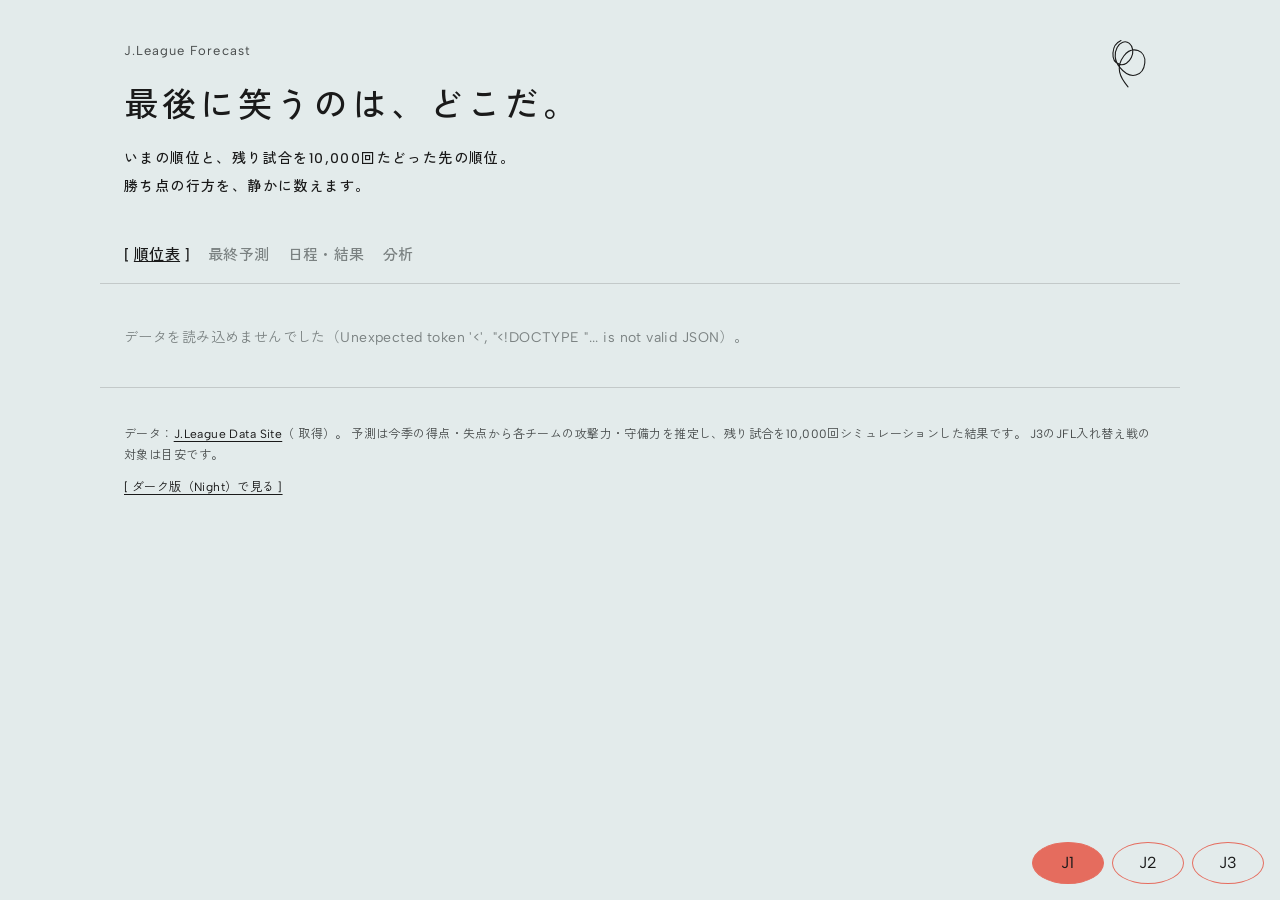
==== index.html @ ac7140af "Jリーグ順位予測アプリを追加（ライト版とダーク版 night/） Co-Authored-By: Claude Opus 5.5 <noreply@anthropic.com>" ====
<!doctype html>
<html lang="ja">
<head>
<meta charset="utf-8">
<meta name="viewport" content="width=device-width, initial-scale=1, viewport-fit=cover">
<title>Jリーグ順位予測</title>
<meta name="description" content="J1・J2・J3 の順位表と、残り試合のシミュレーションによる最終順位・勝ち点予測">
<meta name="theme-color" content="#dde7e8">
<link rel="icon" href="data:image/svg+xml,%3Csvg xmlns='http://www.w3.org/2000/svg' viewBox='0 0 32 32'%3E%3Crect width='32' height='32' rx='16' fill='%23dde7e8'/%3E%3Cpath d='M9 21c3-9 9-12 12-9s-2 10-7 9-4-8 2-11 9 0 8 4' stroke='%231a1a1a' stroke-width='1.6' fill='none' stroke-linecap='round'/%3E%3C/svg%3E">
<link rel="preconnect" href="https://fonts.googleapis.com">
<link rel="preconnect" href="https://fonts.gstatic.com" crossorigin>
<link rel="stylesheet" href="https://fonts.googleapis.com/css2?family=Albert+Sans:wght@400;500&family=Zen+Kaku+Gothic+New:wght@400;500&display=swap">
<link rel="stylesheet" href="style.css?v=__V__">
</head>
<body>
<header class="hero">
  <div class="hero-text">
    <p class="eyebrow">J.League Forecast <span id="season"></span></p>
    <h1><span class="ib">最後に笑うのは、</span><span class="ib">どこだ。</span></h1>
    <p class="hero-lead"><span class="ib">いまの順位と、</span><span class="ib">残り試合を<span id="runsHero">10,000</span>回たどった先の順位。</span><br>勝ち点の行方を、静かに数えます。</p>
  </div>
  <svg class="mark" viewBox="0 0 80 100" aria-hidden="true"><path d="M30 18c-14 6-16 30-2 34s26-20 14-30-30 14-14 34 34 12 36-6-18-26-30-10-6 30 6 44"/></svg>
</header>

<nav class="tabs" id="tabs" role="tablist">
  <button data-tab="table">順位表</button>
  <button data-tab="predict">最終予測</button>
  <button data-tab="fixtures">日程・結果</button>
  <button data-tab="insight">分析</button>
</nav>

<div class="pills" id="leagueSeg" role="tablist" aria-label="リーグ">
  <button data-league="j1">J1</button><button data-league="j2">J2</button><button data-league="j3">J3</button>
</div>

<main id="main">
  <p class="loading">読み込み中…</p>
</main>

<footer class="foot">
  <p>データ：<a href="https://data.j-league.or.jp/" target="_blank" rel="noopener">J.League Data Site</a>（<span id="updated"></span> 取得）。
  予測は今季の得点・失点から各チームの攻撃力・守備力を推定し、残り試合を<span id="runs"></span>回シミュレーションした結果です。
  J3のJFL入れ替え戦の対象は目安です。</p>
  <p><a href="night/">[ ダーク版（Night）で見る ]</a></p>
</footer>

<dialog id="teamDlg" class="sheet">
  <div class="sheet-head">
    <h2 id="dlgTitle"></h2>
    <button class="close" id="dlgClose" aria-label="閉じる">Close</button>
  </div>
  <div id="dlgBody"></div>
</dialog>

<div id="tip" class="tip" role="tooltip" hidden></div>

<script src="config.js?v=__V__"></script>
<script src="sim.js?v=__V__"></script>
<script src="app.js?v=__V__"></script>
</body>
</html>
---- style.css ----
/* デザインの参考：isnome.com（淡い青灰の地、墨色の文字、角かっこのテキストリンク、珊瑚色の楕円ボタン） */
:root {
  color-scheme: light;
  --bg: #e3ebeb;
  --bg-2: #d5e0e1;      /* ヒートマップの地・薄い面 */
  --paper: #eef3f3;     /* シート */
  --line: rgba(26, 26, 26, .16);
  --grid: rgba(26, 26, 26, .08);
  --ink: #1a1a1a;
  --ink-2: #474b4b;
  --ink-3: #7b8282;
  --coral: #e56c5e;
  --coral-soft: #f1b3aa;
  --mark: #2f5359;      /* グラフの主色（深い青緑） */
  --range: #9dbcc0;
  --heat-hi: #1f3e43;
  --z-top: #1a1a1a;     /* 優勝 */
  --z-top2: #3f6f76;    /* 昇格 */
  --z-po: #93b5b9;      /* プレーオフ */
  --z-down: #e56c5e;    /* 降格・入替 */
  --good: #2f6b4f;
  --bad: #c4493c;
  --up: #2f6b4f;
  --down: #c4493c;
  --sans: "Albert Sans", "Zen Kaku Gothic New", system-ui, sans-serif;
}

* { box-sizing: border-box; }
html { -webkit-text-size-adjust: 100%; }
body {
  margin: 0; background: var(--bg); color: var(--ink);
  font: 400 14px/1.7 var(--sans); letter-spacing: .03em;
  font-feature-settings: "tnum"; font-variant-numeric: tabular-nums;
  padding-bottom: 88px; /* 右下のリーグ切替ボタンと重ならないように */
}
a { color: var(--ink); text-underline-offset: 3px; }
button { font: inherit; color: inherit; cursor: pointer; letter-spacing: inherit; }
.muted { color: var(--ink-3); }
.num { text-align: right; }

/* ---------- ヒーロー ---------- */
.hero { position: relative; max-width: 1080px; margin: 0 auto; padding: 40px 24px 28px; }
.eyebrow { margin: 0 0 18px; font-size: 13px; letter-spacing: .08em; color: var(--ink-2); }
.hero h1 { margin: 0 0 14px; font-size: clamp(22px, 4.2vw, 34px); font-weight: 500; letter-spacing: .12em; line-height: 1.5; }
.hero-lead { margin: 0; font-size: 14px; font-weight: 500; letter-spacing: .1em; line-height: 2; color: var(--ink); }
.ib { display: inline-block; }
.mark { position: absolute; right: 24px; top: 28px; width: 56px; height: 70px; }
.mark path { fill: none; stroke: var(--ink); stroke-width: 1.6; stroke-linecap: round; }

/* ---------- タブ（角かっこのテキストリンク） ---------- */
.tabs { position: sticky; top: 0; z-index: 10; display: flex; gap: 4px 18px; max-width: 1080px; margin: 0 auto; padding: 10px 24px;
  background: color-mix(in srgb, var(--bg) 92%, transparent); backdrop-filter: blur(8px); overflow-x: auto; scrollbar-width: none;
  border-bottom: 1px solid var(--line); }
.tabs button { border: 0; background: none; padding: 4px 0; font-size: 15px; font-weight: 500; color: var(--ink-3); white-space: nowrap; }
.tabs button[aria-selected="true"] { color: var(--ink); text-decoration: underline; text-decoration-thickness: 1px; }
.tabs button[aria-selected="true"]::before { content: "[ "; text-decoration: none; display: inline-block; white-space: pre; }
.tabs button[aria-selected="true"]::after { content: " ]"; text-decoration: none; display: inline-block; white-space: pre; }

/* ---------- 右下の楕円ボタン（リーグ切替） ---------- */
.pills { position: fixed; right: 16px; bottom: calc(16px + env(safe-area-inset-bottom)); z-index: 20; display: flex; gap: 8px; }
.pills button { width: 72px; height: 42px; border-radius: 50%; border: 1px solid var(--coral); background: color-mix(in srgb, var(--bg) 85%, transparent);
  font-family: "Albert Sans", sans-serif; font-size: 16px; backdrop-filter: blur(6px); transition: background .2s; }
.pills button[aria-selected="true"] { background: var(--coral); }

main { max-width: 1080px; margin: 0 auto; padding: 28px 24px 24px; }
.loading { color: var(--ink-3); }
section.card { margin: 0 0 56px; }
h2 { font-size: 20px; font-weight: 500; letter-spacing: .1em; margin: 0 0 6px; }
h3 { font-size: 14px; font-weight: 500; letter-spacing: .08em; margin: 28px 0 8px; }
.lead { color: var(--ink-2); font-size: 12.5px; margin: 0 0 16px; }
.foot { max-width: 1080px; margin: 0 auto; padding: 24px 24px 32px; color: var(--ink-2); font-size: 12px; border-top: 1px solid var(--line); }

/* ---------- 表 ---------- */
.tbl-wrap { overflow-x: auto; margin: 0 -24px; padding: 0 24px; }
table { border-collapse: collapse; width: 100%; }
th, td { padding: 9px 5px; border-bottom: 1px solid var(--grid); white-space: nowrap; }
thead th { border-bottom: 1px solid var(--ink); }
th { font-size: 11px; color: var(--ink-2); font-weight: 500; text-align: right; letter-spacing: .06em; line-height: 1.35; }
th.l, td.l { text-align: left; }
td { text-align: right; }
.rank { width: 34px; text-align: center; font-family: "Albert Sans", sans-serif; }
tr.z-top .rank, tr.z-top2 .rank, tr.z-po .rank, tr.z-down .rank { box-shadow: inset 3px 0 0 var(--zc); }
tr.z-top { --zc: var(--z-top); } tr.z-top2 { --zc: var(--z-top2); } tr.z-po { --zc: var(--z-po); } tr.z-down { --zc: var(--z-down); }
.team-btn { border: 0; background: none; padding: 0; font-weight: 500; text-align: left; text-decoration: underline; text-decoration-color: var(--line); text-underline-offset: 4px; }
.team-btn:hover { text-decoration-color: var(--ink); }
.pts { font-weight: 500; font-size: 15px; }
.form { letter-spacing: 2px; font-size: 12px; }
.f-W { color: var(--good); } .f-D { color: var(--ink-3); } .f-L { color: var(--bad); }
.legend { display: flex; flex-wrap: wrap; gap: 4px 16px; font-size: 12px; color: var(--ink-2); margin: 12px 0; }
.legend i { display: inline-block; width: 14px; height: 3px; margin-right: 6px; vertical-align: 3px; background: var(--zc); }
.lg-top { --zc: var(--z-top); } .lg-top2 { --zc: var(--z-top2); } .lg-po { --zc: var(--z-po); } .lg-down { --zc: var(--z-down); }

.pct { min-width: 48px; }
.pct.zero { color: var(--ink-3); }
.rng-txt { display: block; font-size: 10.5px; font-weight: 400; color: var(--ink-3); line-height: 1.1; }
.sortbar { display: flex; gap: 14px; align-items: center; font-size: 12.5px; color: var(--ink-2); margin-bottom: 8px; }
.chip { border: 0; background: none; padding: 0; color: var(--ink-3); }
.chip[aria-pressed="true"] { color: var(--ink); text-decoration: underline; }
.chip[aria-pressed="true"]::before { content: "[ "; white-space: pre; }
.chip[aria-pressed="true"]::after { content: " ]"; white-space: pre; }

/* ---------- 予想勝点バー ---------- */
.ptsbar { position: relative; height: 18px; min-width: 140px; }
.ptsbar .cur { position: absolute; left: 0; top: 8px; height: 2px; background: var(--ink-3); }
.ptsbar .rng { position: absolute; top: 5px; height: 8px; background: var(--range); border-radius: 4px; }
.ptsbar .med { position: absolute; top: 1px; width: 2px; height: 16px; background: var(--ink); border-radius: 1px; }
.axis { position: relative; height: 14px; font-size: 10px; color: var(--ink-3); }
.axis span { position: absolute; transform: translateX(-50%); }

/* ---------- ヒートマップ ---------- */
.heat { display: grid; gap: 2px; font-size: 11px; }
.heat .hl { padding-right: 6px; white-space: nowrap; overflow: hidden; text-overflow: ellipsis; align-self: center; }
.heat .hc { height: 20px; border-radius: 2px; }
.heat .hh { text-align: center; color: var(--ink-3); font-size: 10px; font-family: "Albert Sans", sans-serif; }
.heat-scale { display: flex; align-items: center; gap: 8px; font-size: 11px; color: var(--ink-3); margin-top: 10px; }
.heat-scale .bar { width: 120px; height: 6px; border-radius: 3px; background: linear-gradient(90deg, var(--bg-2), var(--heat-hi)); }

/* ---------- 日程 ---------- */
.secnav { display: flex; align-items: center; justify-content: space-between; margin-bottom: 16px; }
.secnav button { border: 0; background: none; padding: 4px 0; font-weight: 500; text-decoration: underline; }
.secnav button:disabled { color: var(--ink-3); text-decoration: none; cursor: default; }
.secnav select { font: inherit; padding: 4px 10px; border: 0; border-bottom: 1px solid var(--ink); background: transparent; color: var(--ink); border-radius: 0; }
.match { border-top: 1px solid var(--line); padding: 14px 0 16px; }
.match .meta { font-size: 11.5px; color: var(--ink-3); display: flex; justify-content: space-between; gap: 8px; }
.match .row { display: grid; grid-template-columns: 1fr auto 1fr; align-items: center; gap: 10px; margin: 6px 0; }
.match .h { text-align: right; } .match .a { text-align: left; }
.match .sc { font-family: "Albert Sans", sans-serif; font-weight: 500; font-size: 22px; min-width: 72px; text-align: center; letter-spacing: .06em; }
.match .sc.vs { font-size: 13px; color: var(--ink-3); }
.probbar { display: flex; height: 6px; border-radius: 3px; overflow: hidden; gap: 2px; margin: 8px 0 4px; }
.probbar div { height: 100%; }
.pb-h { background: var(--mark); } .pb-d { background: var(--ink-3); opacity: .45; } .pb-a { background: var(--coral); }
.problbl { display: flex; justify-content: space-between; font-size: 11.5px; color: var(--ink-2); }

/* ---------- 分析 ---------- */
.lines { display: grid; grid-template-columns: repeat(auto-fit, minmax(150px, 1fr)); gap: 0 24px; }
.stat { border-top: 1px solid var(--ink); padding: 10px 0 12px; }
.stat .k { font-size: 12px; color: var(--ink-2); }
.stat .v { font-family: "Albert Sans", sans-serif; font-size: 30px; font-weight: 400; line-height: 1.3; }
.stat .s { font-size: 11.5px; color: var(--ink-3); }
.hot { border-top: 1px solid var(--line); padding: 12px 0; }
.hot .t { font-weight: 500; font-size: 15px; }
.hot .x { font-size: 12.5px; color: var(--ink-2); }
.hbar { height: 6px; background: var(--mark); border-radius: 0 3px 3px 0; }
.hbar-cell { width: 40%; min-width: 80px; }
.luck.up { color: var(--up); } .luck.down { color: var(--down); }

/* ---------- チーム詳細 ---------- */
dialog.sheet { border: 0; padding: 0; width: min(680px, 100vw); max-height: 92vh; margin: auto auto 0;
  background: var(--paper); color: var(--ink); box-shadow: 0 -8px 40px rgba(26,26,26,.18); }
@media (min-width: 720px) { dialog.sheet { margin: auto; } }
dialog::backdrop { background: rgba(26,26,26,.28); }
.sheet-head { position: sticky; top: 0; background: var(--paper); display: flex; justify-content: space-between; align-items: center; gap: 12px;
  padding: 18px 24px 12px; border-bottom: 1px solid var(--line); z-index: 1; }
.sheet-head h2 { margin: 0; font-size: 17px; }
.close { flex: none; width: 64px; height: 36px; border: 0; border-radius: 50%; background: var(--coral); font-size: 13px; }
#dlgBody { padding: 8px 24px 28px; }
#dlgBody .tbl-wrap { margin: 0 -24px; padding: 0 24px; }
.chips { display: grid; grid-template-columns: repeat(auto-fit, minmax(110px, 1fr)); gap: 0 20px; }
svg text { fill: var(--ink-3); font-size: 10px; font-family: "Albert Sans", sans-serif; }
svg .grid { stroke: var(--grid); }
svg .ln { stroke: var(--mark); stroke-width: 2; fill: none; }
svg .dot { fill: var(--mark); stroke: var(--paper); stroke-width: 2; }
svg .bar { fill: var(--mark); }
svg .band-top { fill: var(--z-top2); opacity: .12; } svg .band-po { fill: var(--z-po); opacity: .2; } svg .band-down { fill: var(--z-down); opacity: .16; }
.rest { font-size: 12.5px; }
.rest td { padding: 6px 4px; }

/* ---------- ツールチップ ---------- */
.tip { position: fixed; z-index: 100; pointer-events: none; background: var(--ink); color: var(--bg); font-size: 12px; padding: 4px 10px; border-radius: 99px; white-space: nowrap; }

@media (max-width: 480px) {
  .hero { padding: 28px 16px 20px; }
  .mark { right: 16px; top: 22px; width: 42px; height: 54px; }
  .hero h1 { padding-right: 48px; }
  .tabs { padding: 10px 16px; gap: 4px 14px; }
  .tabs button { font-size: 14px; }
  main { padding: 24px 16px; }
  .tbl-wrap { margin: 0 -16px; padding: 0 16px; }
  .foot { padding: 20px 16px 32px; }
  .hide-sm { display: none; }
  th, td { padding: 9px 3px; }
  .pills button { width: 60px; height: 38px; }
  .sheet-head { padding: 16px 16px 10px; }
  #dlgBody { padding: 8px 16px 24px; }
  #dlgBody .tbl-wrap { margin: 0 -16px; padding: 0 16px; }
}
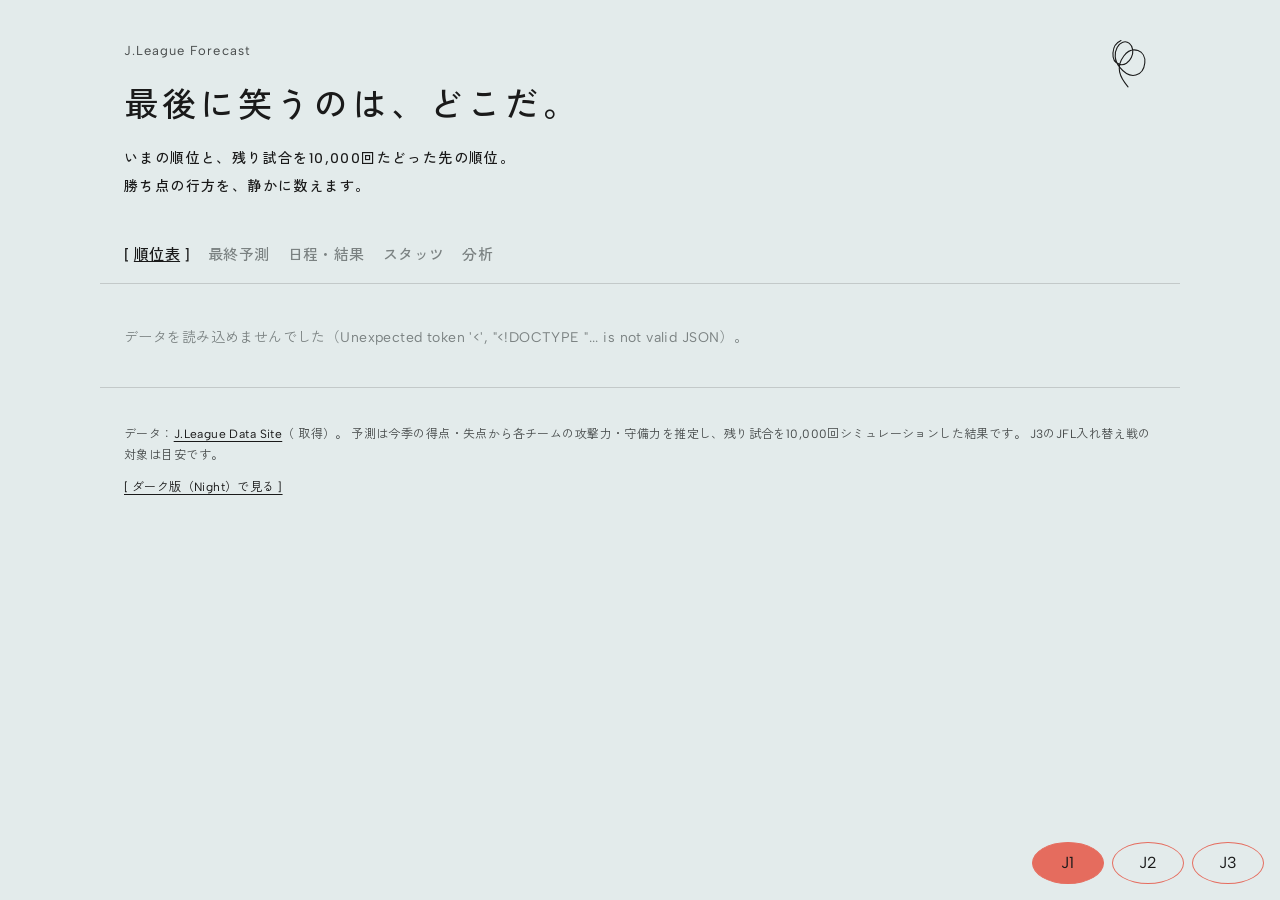
==== commit 5ee6180b: "お気に入りチームの登録とスタッツ（チーム別集計・得点ランキング）を追加 Co-Authored-By: Claude Opus 5.5 <noreply@anthropic.com>" ====
--- a/index.html
+++ b/index.html
@@ -26,6 +26,7 @@
   <button data-tab="table">順位表</button>
   <button data-tab="predict">最終予測</button>
   <button data-tab="fixtures">日程・結果</button>
+  <button data-tab="stats">スタッツ</button>
   <button data-tab="insight">分析</button>
 </nav>
 
--- a/style.css
+++ b/style.css
@@ -165,6 +165,30 @@
 .rest { font-size: 12.5px; }
 .rest td { padding: 6px 4px; }
 
+/* ---------- お気に入り ---------- */
+.fav-star { color: var(--coral); margin-right: 3px; text-decoration: none; display: inline-block; }
+tr.is-fav td { background: color-mix(in srgb, var(--coral) 9%, transparent); }
+.match.is-fav { background: color-mix(in srgb, var(--coral) 7%, transparent); }
+.fav-hint { margin: 0 0 24px; font-size: 12.5px; color: var(--ink-2); }
+.fav-sec h2 { margin-bottom: 12px; }
+.fav-card { border-top: 1px solid var(--ink); padding: 12px 0 14px; }
+.fav-card + .fav-card { border-top-color: var(--line); }
+.fav-top { display: flex; flex-wrap: wrap; align-items: baseline; gap: 4px 18px; }
+.fav-top .team-btn { font-size: 18px; }
+.fav-top b { font-family: "Albert Sans", sans-serif; font-size: 24px; font-weight: 500; margin-right: 2px; }
+.fav-rank, .fav-pts { font-size: 12px; color: var(--ink-2); }
+.fav-mid { display: flex; flex-wrap: wrap; gap: 2px 16px; margin: 6px 0 4px; font-size: 13px; }
+.fav-mid i { font-style: normal; font-size: 11.5px; color: var(--ink-3); margin-right: 6px; }
+.fav-next { font-size: 12.5px; }
+.fav-odds { display: inline-block; margin-left: 10px; color: var(--ink-2); }
+.fav-btn { display: block; width: 100%; height: 44px; margin: 8px 0 4px; border: 1px solid var(--coral); border-radius: 50%; background: transparent; font-size: 13.5px; }
+.fav-btn[aria-pressed="true"] { background: var(--coral); }
+
+/* ---------- スタッツ ---------- */
+.sort-th { border: 0; background: none; padding: 0; font: inherit; color: inherit; text-align: right; line-height: 1.35; }
+.sort-th.on { color: var(--ink); text-decoration: underline; text-underline-offset: 3px; }
+.stats-tbl td.top3 { color: var(--mark); font-weight: 500; }
+
 /* ---------- ツールチップ ---------- */
 .tip { position: fixed; z-index: 100; pointer-events: none; background: var(--ink); color: var(--bg); font-size: 12px; padding: 4px 10px; border-radius: 99px; white-space: nowrap; }
 
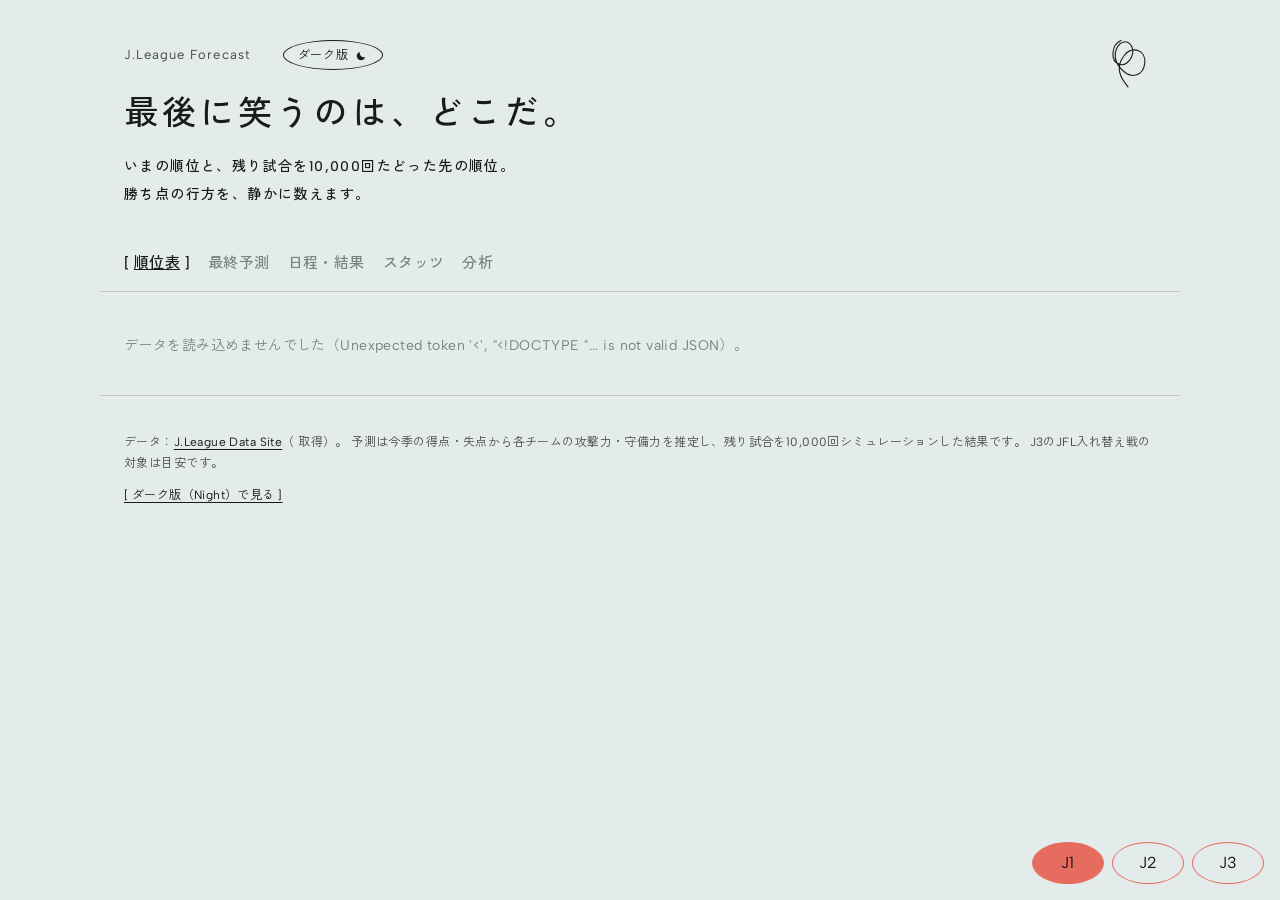
==== commit 9cf9c03f: "ダーク版の球体を削除し背景に抽象画を追加、ライト版にダーク版への切り替えを追加 Co-Authored-By: Claude Opus 5.5 <noreply@anthropic.com>" ====
--- a/index.html
+++ b/index.html
@@ -15,7 +15,8 @@
 <body>
 <header class="hero">
   <div class="hero-text">
-    <p class="eyebrow">J.League Forecast <span id="season"></span></p>
+    <p class="eyebrow">J.League Forecast <span id="season"></span>
+      <a class="mode-link" href="night/" data-mode-link>ダーク版<svg viewBox="0 0 20 20" aria-hidden="true"><path d="M15.5 12.5A6.5 6.5 0 0 1 7.5 4.5a6.5 6.5 0 1 0 8 8z"/></svg></a></p>
     <h1><span class="ib">最後に笑うのは、</span><span class="ib">どこだ。</span></h1>
     <p class="hero-lead"><span class="ib">いまの順位と、</span><span class="ib">残り試合を<span id="runsHero">10,000</span>回たどった先の順位。</span><br>勝ち点の行方を、静かに数えます。</p>
   </div>
--- a/style.css
+++ b/style.css
@@ -44,6 +44,12 @@
 .hero h1 { margin: 0 0 14px; font-size: clamp(22px, 4.2vw, 34px); font-weight: 500; letter-spacing: .12em; line-height: 1.5; }
 .hero-lead { margin: 0; font-size: 14px; font-weight: 500; letter-spacing: .1em; line-height: 2; color: var(--ink); }
 .ib { display: inline-block; }
+.eyebrow { display: flex; flex-wrap: wrap; align-items: center; gap: 6px 16px; padding-right: 72px; } /* 右上の線画と重ならないように */
+.mode-link { display: inline-flex; align-items: center; gap: 6px; height: 30px; padding: 0 14px; border: 1px solid var(--ink); border-radius: 50%;
+  font-size: 12px; letter-spacing: .06em; text-decoration: none; color: var(--ink); background: transparent; }
+.mode-link svg { width: 13px; height: 13px; fill: var(--ink); }
+.mode-link:hover { background: var(--ink); color: var(--bg); }
+.mode-link:hover svg { fill: var(--bg); }
 .mark { position: absolute; right: 24px; top: 28px; width: 56px; height: 70px; }
 .mark path { fill: none; stroke: var(--ink); stroke-width: 1.6; stroke-linecap: round; }
 
@@ -108,7 +114,8 @@
 .axis span { position: absolute; transform: translateX(-50%); }
 
 /* ---------- ヒートマップ ---------- */
-.heat { display: grid; gap: 2px; font-size: 11px; }
+.heat { display: grid; gap: 2px; font-size: 11px; grid-template-columns: 64px repeat(var(--n), minmax(13px, 1fr)); min-width: 340px; }
+@media (max-width: 480px) { .heat { grid-template-columns: 46px repeat(var(--n), minmax(0, 1fr)); gap: 1px; min-width: 0; font-size: 10.5px; } .heat .hh { font-size: 9px; } }
 .heat .hl { padding-right: 6px; white-space: nowrap; overflow: hidden; text-overflow: ellipsis; align-self: center; }
 .heat .hc { height: 20px; border-radius: 2px; }
 .heat .hh { text-align: center; color: var(--ink-3); font-size: 10px; font-family: "Albert Sans", sans-serif; }
@@ -189,6 +196,16 @@
 .sort-th.on { color: var(--ink); text-decoration: underline; text-underline-offset: 3px; }
 .stats-tbl td.top3 { color: var(--mark); font-weight: 500; }
 
+/* スタッツ表：スマホ幅では選んだグループの列だけ表示 */
+.stat-groups { display: none; gap: 8px; margin-bottom: 10px; }
+td.wrap { white-space: normal; min-width: 6em; }
+@media (max-width: 600px) {
+  .stat-groups { display: flex; flex-wrap: wrap; }
+  .stats-tbl[data-group="atk"] :is(.g-def, .g-etc),
+  .stats-tbl[data-group="def"] :is(.g-atk, .g-etc),
+  .stats-tbl[data-group="etc"] :is(.g-atk, .g-def) { display: none; }
+}
+
 /* ---------- ツールチップ ---------- */
 .tip { position: fixed; z-index: 100; pointer-events: none; background: var(--ink); color: var(--bg); font-size: 12px; padding: 4px 10px; border-radius: 99px; white-space: nowrap; }
 
@@ -196,6 +213,7 @@
   .hero { padding: 28px 16px 20px; }
   .mark { right: 16px; top: 22px; width: 42px; height: 54px; }
   .hero h1 { padding-right: 48px; }
+  .eyebrow { padding-right: 52px; }
   .tabs { padding: 10px 16px; gap: 4px 14px; }
   .tabs button { font-size: 14px; }
   main { padding: 24px 16px; }
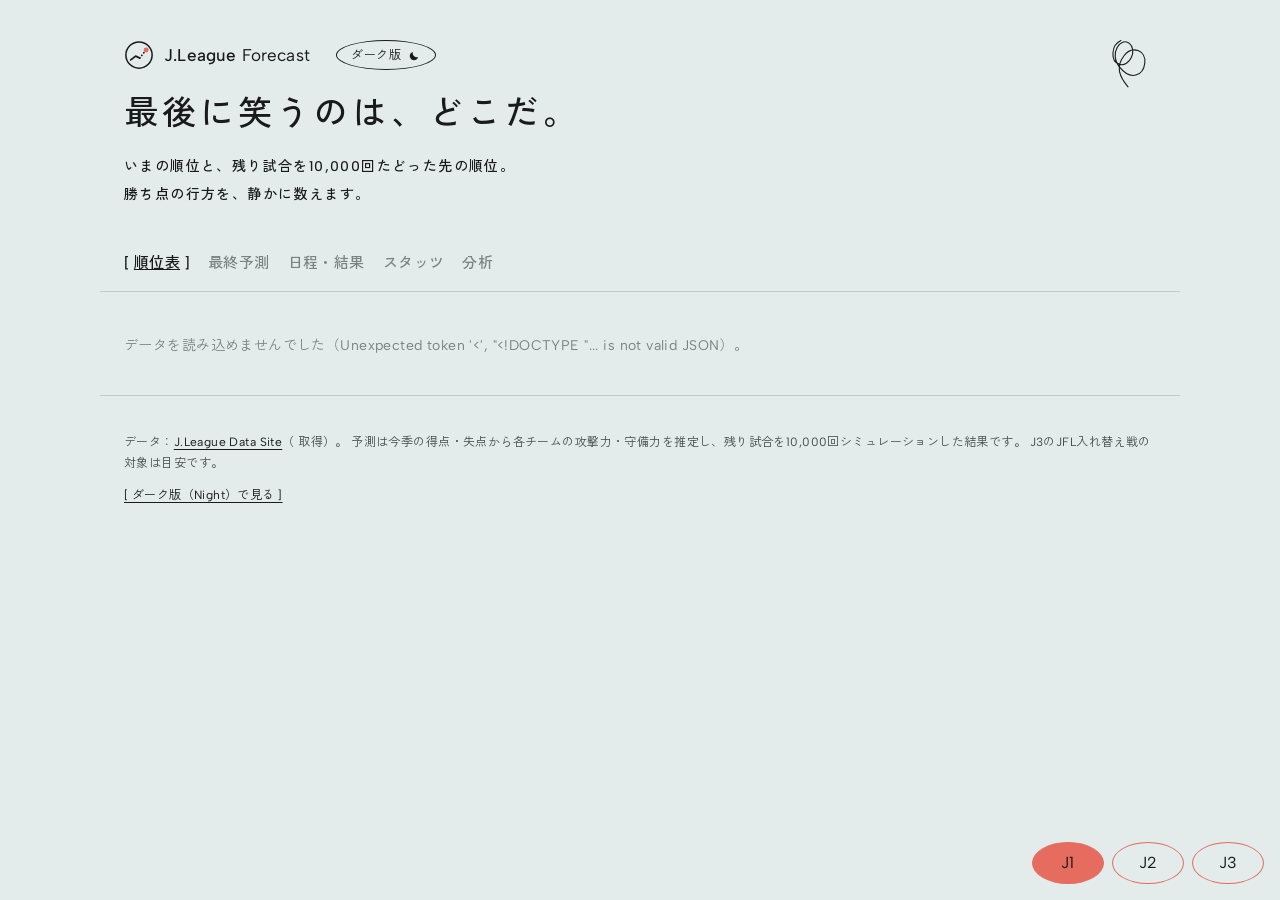
==== commit caa07d01: "J.League Forecast のロゴを追加（ライト版・ダーク版・タブのアイコン） Co-Authored-By: Claude Opus 5.5 <noreply@anthropic.com>" ====
--- a/index.html
+++ b/index.html
@@ -3,10 +3,10 @@
 <head>
 <meta charset="utf-8">
 <meta name="viewport" content="width=device-width, initial-scale=1, viewport-fit=cover">
-<title>Jリーグ順位予測</title>
+<title>J.League Forecast｜Jリーグ順位予測</title>
 <meta name="description" content="J1・J2・J3 の順位表と、残り試合のシミュレーションによる最終順位・勝ち点予測">
 <meta name="theme-color" content="#dde7e8">
-<link rel="icon" href="data:image/svg+xml,%3Csvg xmlns='http://www.w3.org/2000/svg' viewBox='0 0 32 32'%3E%3Crect width='32' height='32' rx='16' fill='%23dde7e8'/%3E%3Cpath d='M9 21c3-9 9-12 12-9s-2 10-7 9-4-8 2-11 9 0 8 4' stroke='%231a1a1a' stroke-width='1.6' fill='none' stroke-linecap='round'/%3E%3C/svg%3E">
+<link rel="icon" href="data:image/svg+xml,%3Csvg xmlns='http://www.w3.org/2000/svg' viewBox='0 0 40 40'%3E%3Crect width='40' height='40' rx='10' fill='%23e3ebeb'/%3E%3Ccircle cx='20' cy='20' r='15.5' fill='none' stroke='%231a1a1a' stroke-width='2.6'/%3E%3Cpath d='M10.5 25.5 16 21.5 21 23.5 28 15' fill='none' stroke='%231a1a1a' stroke-width='2.8' stroke-linecap='round' stroke-linejoin='round'/%3E%3Ccircle cx='28.6' cy='14.3' r='3.4' fill='%23e56c5e'/%3E%3C/svg%3E">
 <link rel="preconnect" href="https://fonts.googleapis.com">
 <link rel="preconnect" href="https://fonts.gstatic.com" crossorigin>
 <link rel="stylesheet" href="https://fonts.googleapis.com/css2?family=Albert+Sans:wght@400;500&family=Zen+Kaku+Gothic+New:wght@400;500&display=swap">
@@ -15,7 +15,7 @@
 <body>
 <header class="hero">
   <div class="hero-text">
-    <p class="eyebrow">J.League Forecast <span id="season"></span>
+    <p class="eyebrow"><span class="brand"><svg class="brand-mark" viewBox="0 0 40 40" aria-hidden="true"><circle cx="20" cy="20" r="17.5" fill="none" stroke="#1a1a1a" stroke-width="2"/><path d="M9 26.5 15.5 21.5 21 24" fill="none" stroke="#1a1a1a" stroke-width="2.4" stroke-linecap="round" stroke-linejoin="round"/><path d="M21 24 28.6 14.3" fill="none" stroke="#1a1a1a" stroke-width="2.4" stroke-linecap="round" stroke-dasharray=".1 4.3"/><circle cx="29.5" cy="13.4" r="3.3" fill="#e56c5e"/></svg><span class="brand-word"><b>J.League</b> Forecast</span><span class="brand-season" id="season"></span></span>
       <a class="mode-link" href="night/" data-mode-link>ダーク版<svg viewBox="0 0 20 20" aria-hidden="true"><path d="M15.5 12.5A6.5 6.5 0 0 1 7.5 4.5a6.5 6.5 0 1 0 8 8z"/></svg></a></p>
     <h1><span class="ib">最後に笑うのは、</span><span class="ib">どこだ。</span></h1>
     <p class="hero-lead"><span class="ib">いまの順位と、</span><span class="ib">残り試合を<span id="runsHero">10,000</span>回たどった先の順位。</span><br>勝ち点の行方を、静かに数えます。</p>
--- a/style.css
+++ b/style.css
@@ -45,6 +45,11 @@
 .hero-lead { margin: 0; font-size: 14px; font-weight: 500; letter-spacing: .1em; line-height: 2; color: var(--ink); }
 .ib { display: inline-block; }
 .eyebrow { display: flex; flex-wrap: wrap; align-items: center; gap: 6px 16px; padding-right: 72px; } /* 右上の線画と重ならないように */
+.brand { display: inline-flex; align-items: center; gap: 10px; color: var(--ink); }
+.brand-mark { width: 30px; height: 30px; flex: none; }
+.brand-word { font: 400 17px/1 "Albert Sans", sans-serif; letter-spacing: .01em; }
+.brand-word b { font-weight: 500; }
+.brand-season { font: 400 12px/1 "Albert Sans", sans-serif; letter-spacing: .08em; color: var(--ink-2); align-self: flex-end; margin-bottom: 2px; }
 .mode-link { display: inline-flex; align-items: center; gap: 6px; height: 30px; padding: 0 14px; border: 1px solid var(--ink); border-radius: 50%;
   font-size: 12px; letter-spacing: .06em; text-decoration: none; color: var(--ink); background: transparent; }
 .mode-link svg { width: 13px; height: 13px; fill: var(--ink); }
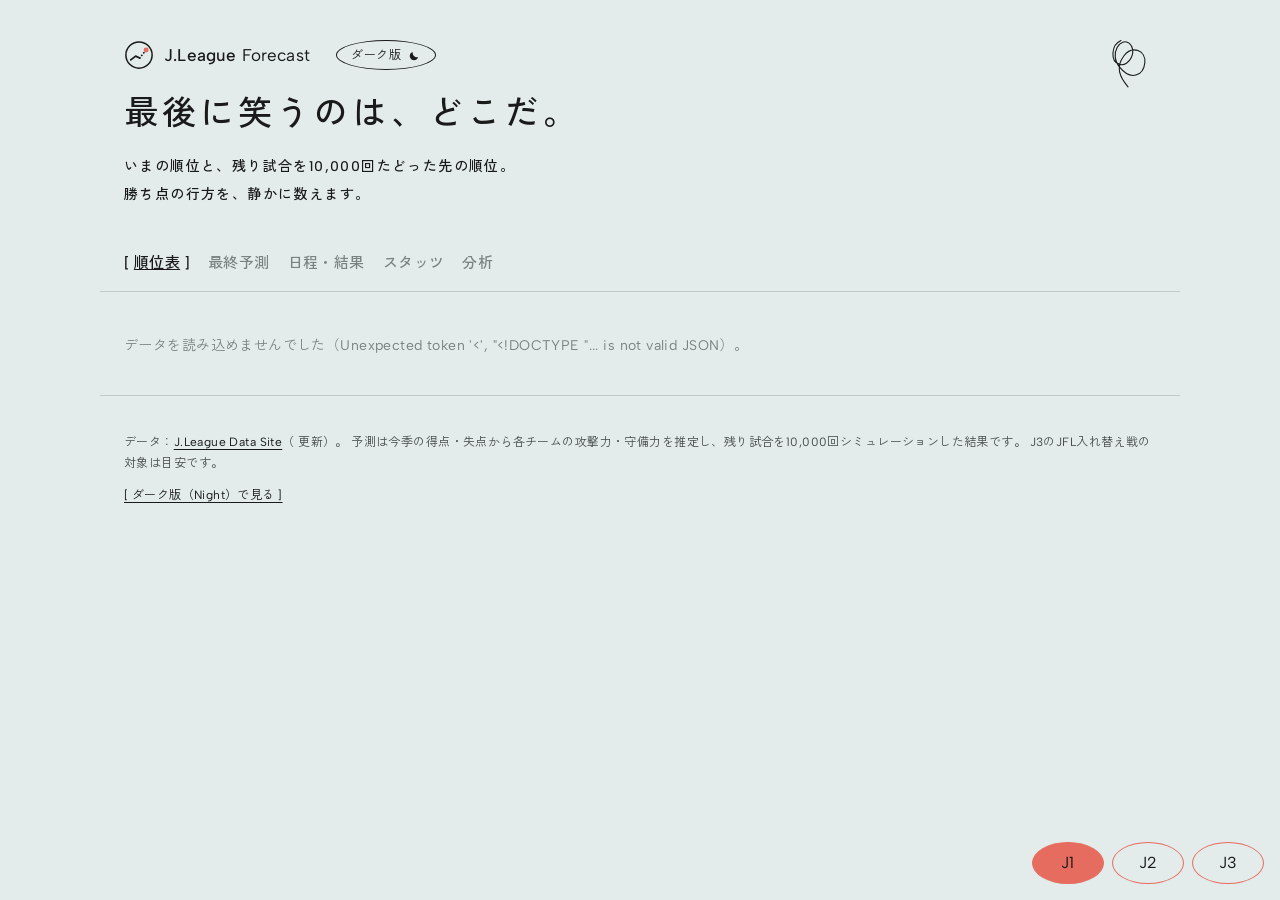
==== commit 18bc8c73: "データ更新を 13:00〜23:30 JST は30分ごとに増やし、変化がなければ公開し直さないようにする Co-Authored-By: Claude Opus 5.5 <noreply@anthr" ====
--- a/index.html
+++ b/index.html
@@ -40,7 +40,7 @@
 </main>
 
 <footer class="foot">
-  <p>データ：<a href="https://data.j-league.or.jp/" target="_blank" rel="noopener">J.League Data Site</a>（<span id="updated"></span> 取得）。
+  <p>データ：<a href="https://data.j-league.or.jp/" target="_blank" rel="noopener">J.League Data Site</a>（<span id="updated"></span> 更新）。
   予測は今季の得点・失点から各チームの攻撃力・守備力を推定し、残り試合を<span id="runs"></span>回シミュレーションした結果です。
   J3のJFL入れ替え戦の対象は目安です。</p>
   <p><a href="night/">[ ダーク版（Night）で見る ]</a></p>
--- a/style.css
+++ b/style.css
@@ -27,6 +27,8 @@
 
 * { box-sizing: border-box; }
 html { -webkit-text-size-adjust: 100%; }
+html, body { overflow-x: clip; } /* スワイプで本文を横に動かしても横スクロールが出ないように */
+#main { touch-action: pan-y; } /* 横の動きはスワイプ用に使う */
 body {
   margin: 0; background: var(--bg); color: var(--ink);
   font: 400 14px/1.7 var(--sans); letter-spacing: .03em;
@@ -86,6 +88,11 @@
 table { border-collapse: collapse; width: 100%; }
 th, td { padding: 9px 5px; border-bottom: 1px solid var(--grid); white-space: nowrap; }
 thead th { border-bottom: 1px solid var(--ink); }
+/* スクロールしても表の見出しを上に残す（上のタブの帯の下に止まる）。
+   横スクロールの枠の中では固定できないので、表が収まっているときは枠の制限を外す（.fits は app.js が付ける） */
+.tbl-wrap.fits { overflow-x: visible; }
+#main thead th { position: sticky; top: var(--stick-top, 0px); z-index: 2; background: var(--bg); border-bottom: 0; box-shadow: inset 0 -1px 0 var(--ink); }
+#main .heat .hh, #main .heat > div:first-child { position: sticky; top: var(--stick-top, 0px); z-index: 1; background: var(--bg); }
 th { font-size: 11px; color: var(--ink-2); font-weight: 500; text-align: right; letter-spacing: .06em; line-height: 1.35; }
 th.l, td.l { text-align: left; }
 td { text-align: right; }
